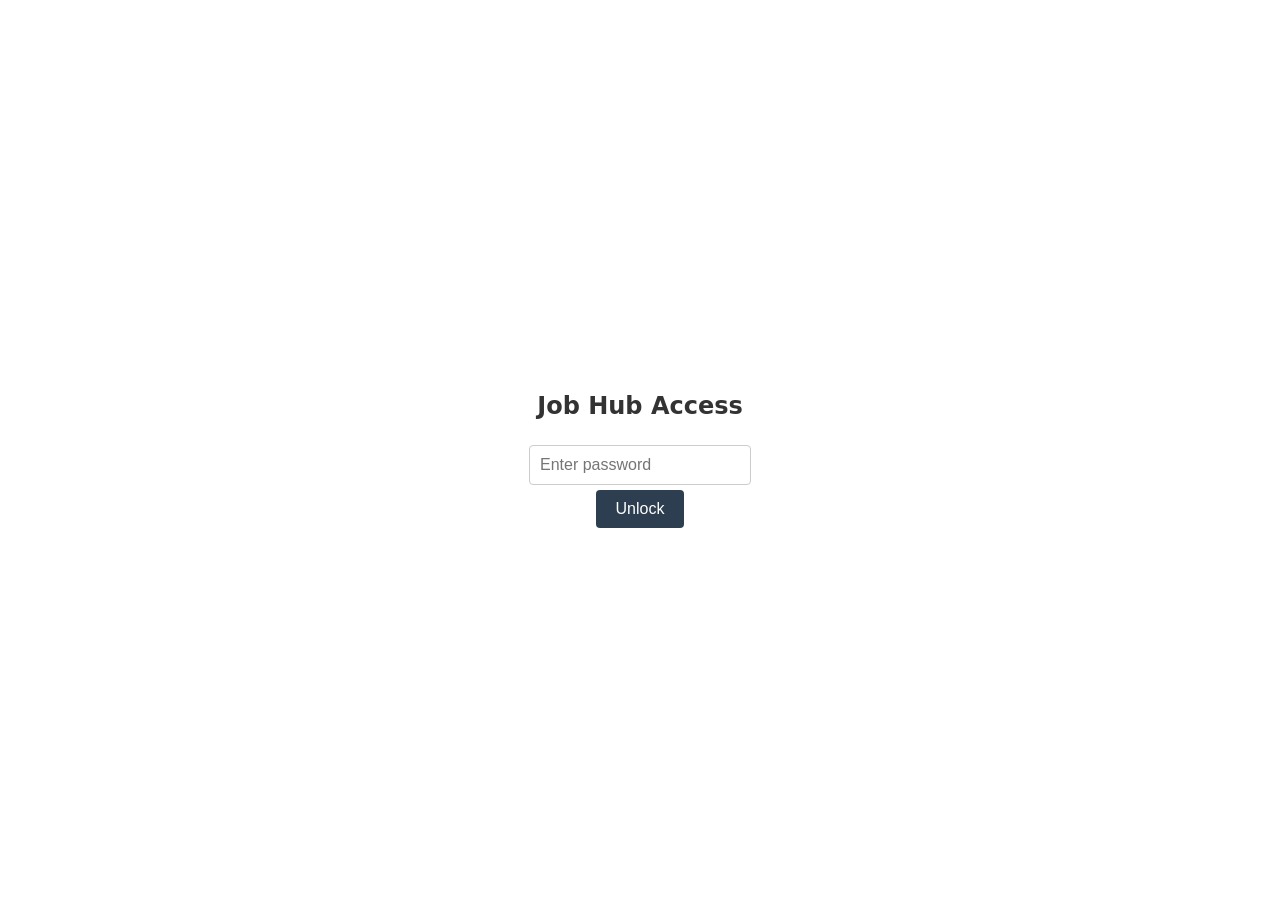
==== index.html @ bc020276 "Add initial HTML structure for Job Hub" ====
<!DOCTYPE html>
<html lang="en">
<head>
    <meta charset="UTF-8">
    <meta name="viewport" content="width=device-width, initial-scale=1.0">
    <title>Tech PM Job Hub</title>
    <style>
        body { font-family: system-ui, -apple-system, sans-serif; background-color: #f4f4f9; color: #333; margin: 0; padding: 20px; }
        #login-overlay { position: fixed; top: 0; left: 0; width: 100%; height: 100%; background: #fff; display: flex; flex-direction: column; align-items: center; justify-content: center; z-index: 1000; }
        .hidden { display: none !important; }
        .container { max-width: 1200px; margin: 0 auto; }
        table { width: 100%; border-collapse: collapse; background: #fff; margin-top: 20px; box-shadow: 0 1px 3px rgba(0,0,0,0.1); border-radius: 8px; overflow: hidden; }
        th, td { padding: 12px 15px; text-align: left; border-bottom: 1px solid #ddd; }
        th { background-color: #2c3e50; color: #fff; }
        .badge { display: inline-block; padding: 4px 8px; border-radius: 4px; font-size: 12px; font-weight: bold; color: white; text-transform: uppercase; }
        .remote { background-color: #27ae60; }
        .hybrid { background-color: #f39c12; }
        .onsite { background-color: #c0392b; }
        .source-tag { font-size: 11px; padding: 2px 6px; background-color: #e2e8f0; color: #475569; border-radius: 4px; font-weight: 600; }
        a.apply-btn { color: #fff; background-color: #3498db; text-decoration: none; padding: 6px 12px; border-radius: 4px; font-weight: bold; font-size: 13px; }
        a.apply-btn:hover { background-color: #2980b9; }
        .controls { display: flex; align-items: center; justify-content: space-between; margin-bottom: 20px; background: white; padding: 15px 20px; border-radius: 8px; box-shadow: 0 1px 3px rgba(0,0,0,0.05); }
        .filter-group { display: flex; align-items: center; gap: 10px; font-weight: bold; }
        select { padding: 8px 12px; font-size: 14px; border: 1px solid #ccc; border-radius: 4px; background-color: #fff; cursor: pointer; }
        input[type="password"] { padding: 10px; margin: 5px; font-size: 16px; border: 1px solid #ccc; border-radius: 4px; }
        button.btn-primary { padding: 10px 20px; font-size: 16px; background-color: #2c3e50; color: white; border: none; cursor: pointer; border-radius: 4px; }
        button.btn-primary:hover { background-color: #1a252f; }
    </style>
</head>
<body>

    <!-- Password Overlay Gate -->
    <div id="login-overlay">
        <h2>Job Hub Access</h2>
        <input type="password" id="passInput" placeholder="Enter password">
        <button class="btn-primary" onclick="checkPassword()">Unlock</button>
        <p id="errorMsg" style="color: red; display: none; margin-top: 10px;">Incorrect password</p>
    </div>

    <!-- Main Dashboard -->
    <div id="dashboard" class="container hidden">
        <h1>Tech PM Job Hub</h1>
        <div class="controls">
            <div id="totalJobs" style="font-weight: bold;">Total Jobs: 0</div>
            <div id="lastUpdated" style="color: #666; font-size: 14px;">Last Updated: Loading...</div>
            <div class="filter-group">
                <label for="workMode">Work Mode: </label>
                <select id="workMode" onchange="filterJobs()">
                    <option value="All">All Modes</option>
                    <option value="Remote">Remote</option>
                    <option value="Hybrid">Hybrid</option>
                    <option value="Onsite">Onsite</option>
                </select>
            </div>
        </div>
        
        <table>
            <thead>
                <tr>
                    <th>Date</th>
                    <th>Job Title</th>
                    <th>Company</th>
                    <th>Source</th>
                    <th>Mode</th>
                    <th>Location</th>
                    <th>Action</th>
                </tr>
            </thead>
            <tbody id="jobTableBody"></tbody>
        </table>
    </div>

    <script>
        // Target Hash for password 'admin'
        const TARGET_HASH = "8c6976e5b5410415bde908bd4dee15dfb167a9c873fc4bb8a81f6f2ab448a918";
        let allJobs = [];

        async function hashPassword(password) {
            const encoder = new TextEncoder();
            const data = encoder.encode(password);
            const hash = await crypto.subtle.digest('SHA-256', data);
            return Array.from(new Uint8Array(hash)).map(b => b.toString(16).padStart(2, '0')).join('');
        }

        async function checkPassword() {
            const input = document.getElementById('passInput').value;
            const hashedInput = await hashPassword(input);
            if (hashedInput === TARGET_HASH) {
                document.getElementById('login-overlay').classList.add('hidden');
                document.getElementById('dashboard').classList.remove('hidden');
                loadJobs();
            } else {
                document.getElementById('errorMsg').style.display = 'block';
            }
        }

        async function loadJobs() {
            try {
                const response = await fetch('jobs.json');
                const data = await response.json();
                allJobs = data.jobs;
                
                document.getElementById('lastUpdated').innerText = `Last Updated: ${data.metadata.last_run}`;
                filterJobs();
            } catch (error) {
                console.error("Error loading jobs:", error);
                document.getElementById('jobTableBody').innerHTML = "<tr><td colspan='7'>Failed to load job data. Ensure the automated pipeline has run at least once.</td></tr>";
            }
        }

        function filterJobs() {
            const selectedMode = document.getElementById('workMode').value;
            const filteredJobs = selectedMode === "All" 
                ? allJobs 
                : allJobs.filter(job => job.mode.toLowerCase() === selectedMode.toLowerCase());

            document.getElementById('totalJobs').innerText = `Total Jobs: ${filteredJobs.length}`;
            
            const tbody = document.getElementById('jobTableBody');
            if (filteredJobs.length === 0) {
                tbody.innerHTML = "<tr><td colspan='7' style='text-align: center; padding: 20px;'>No job postings match the selected filter.</td></tr>";
                return;
            }

            tbody.innerHTML = filteredJobs.map(job => {
                const badgeClass = job.mode.toLowerCase();
                return `
                    <tr>
                        <td>${job.date}</td>
                        <td><strong>${job.title}</strong></td>
                        <td>${job.company}</td>
                        <td><span class="source-tag">${job.source || 'Aggregator'}</span></td>
                        <td><span class="badge ${badgeClass}">${job.mode}</span></td>
                        <td>${job.location}</td>
                        <td><a href="${job.link}" class="apply-btn" target="_blank">Apply</a></td>
                    </tr>
                `;
            }).join('');
        }
    </script>
</body>
</html>
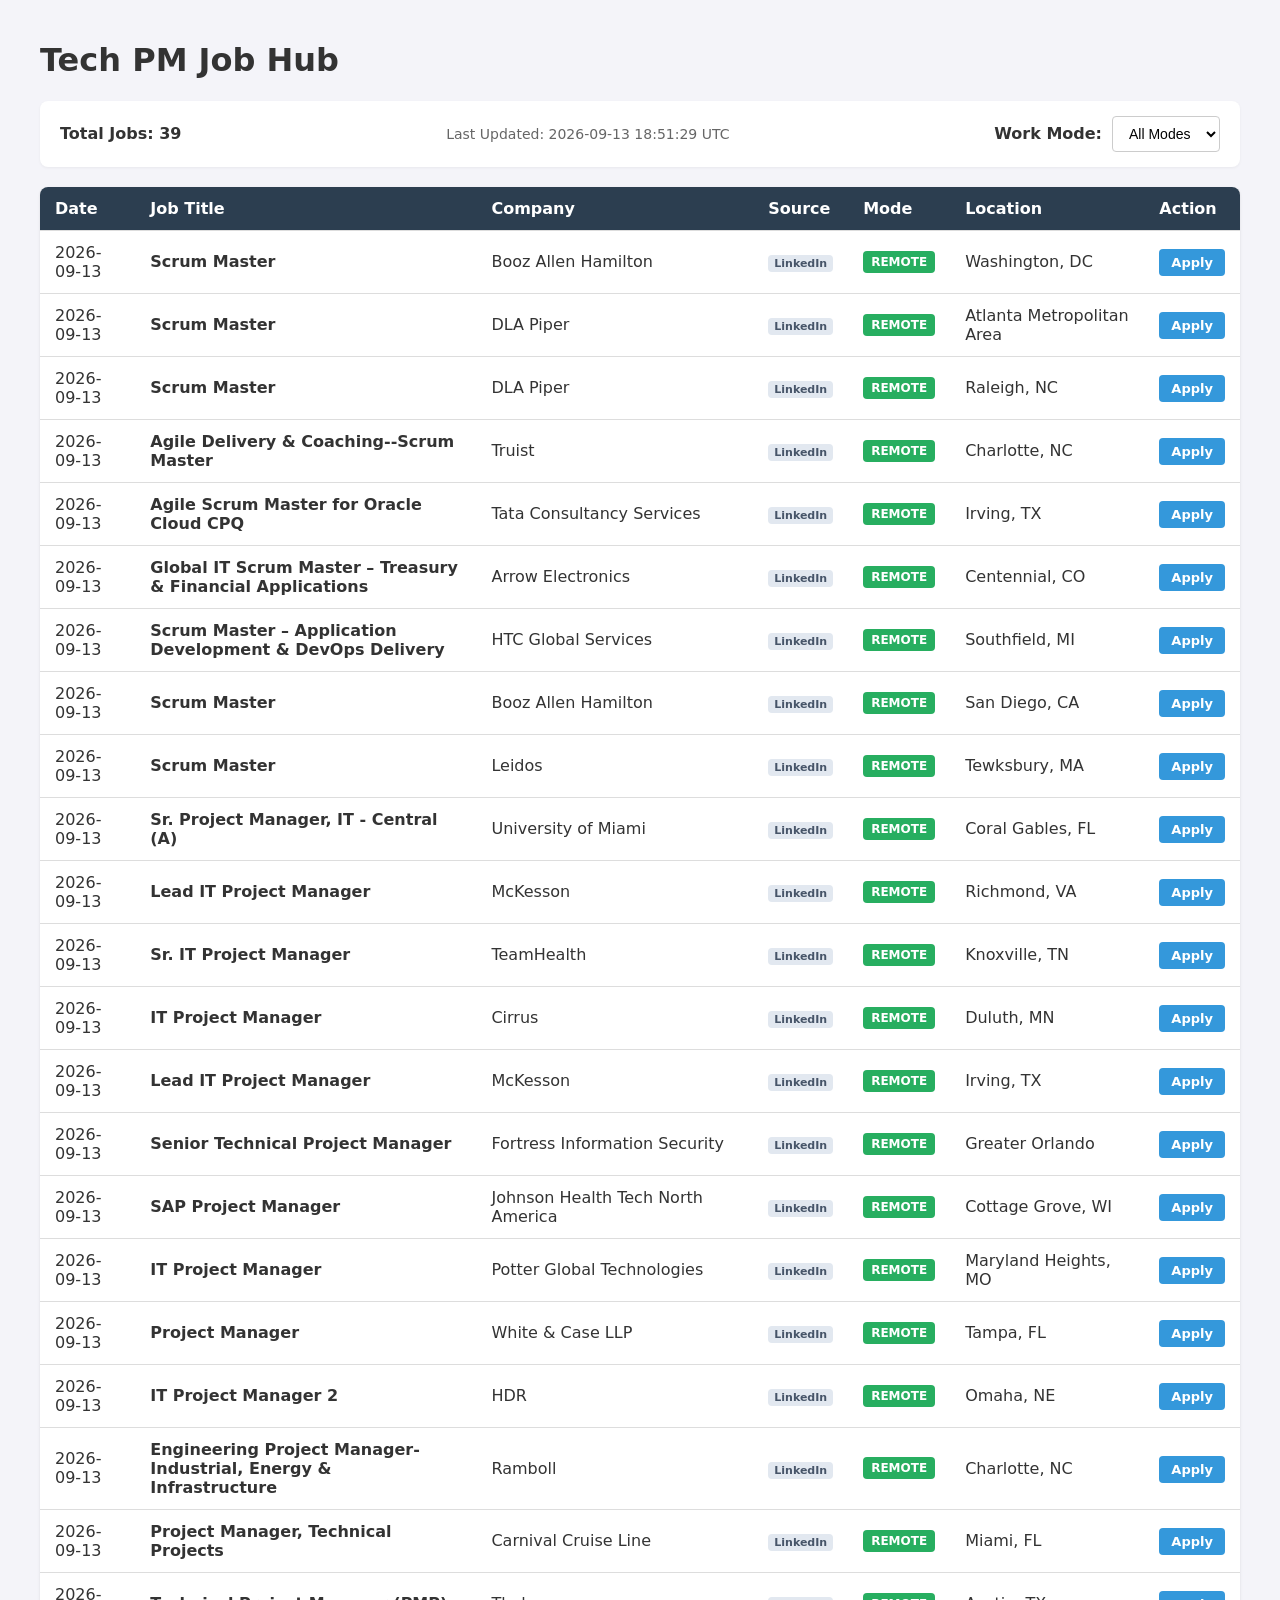
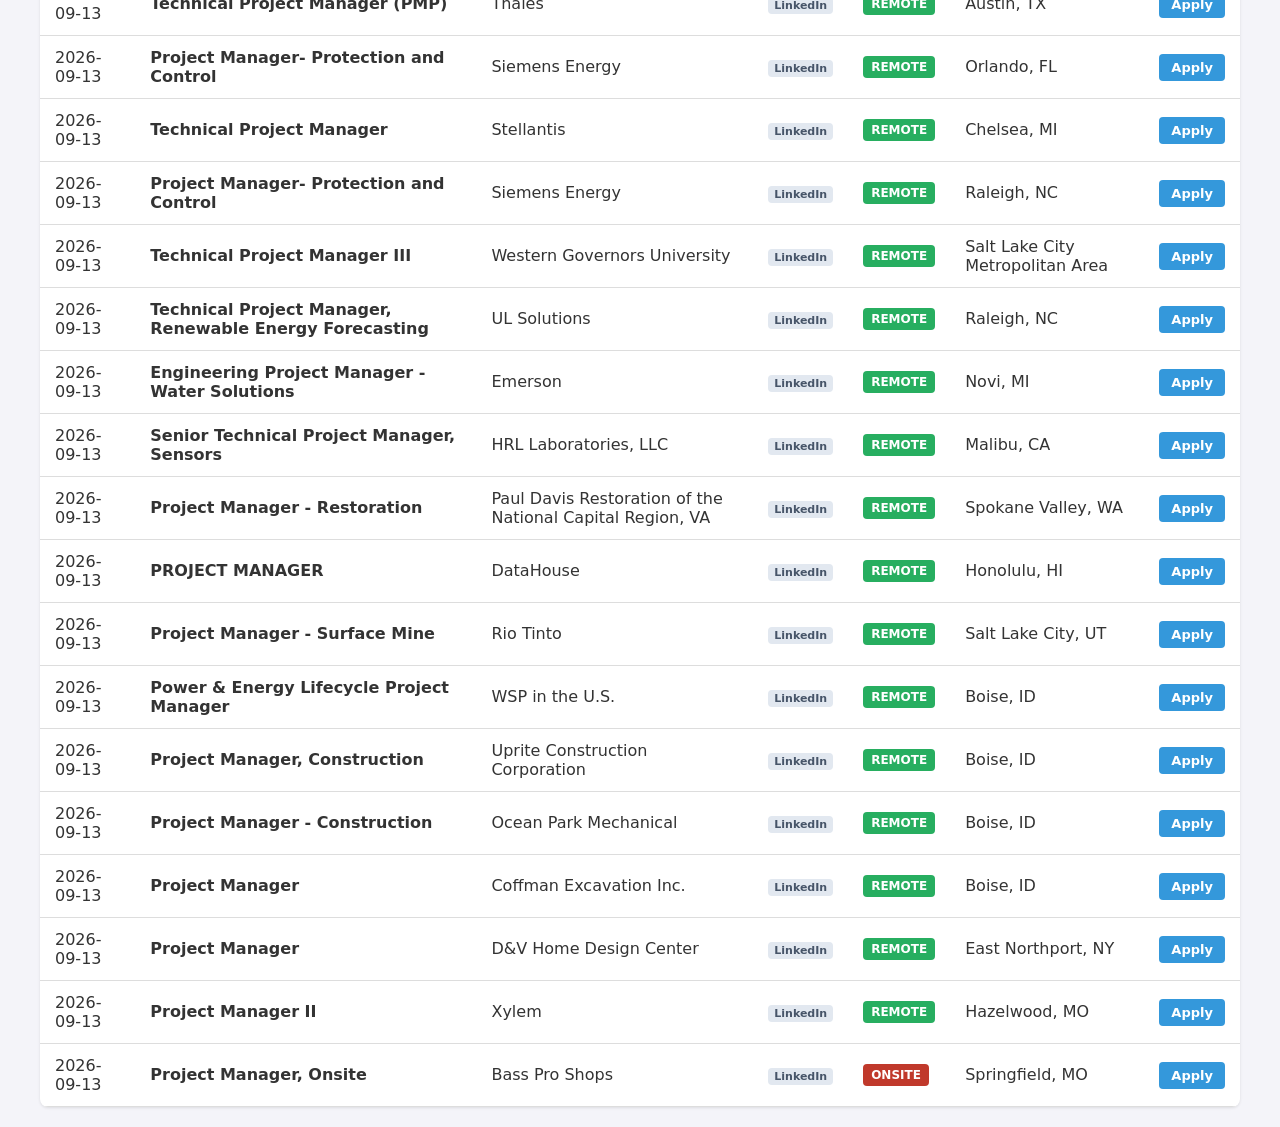
==== commit 33b7e7bd: "Update index.html" ====
--- a/index.html
+++ b/index.html
@@ -6,8 +6,6 @@
     <title>Tech PM Job Hub</title>
     <style>
         body { font-family: system-ui, -apple-system, sans-serif; background-color: #f4f4f9; color: #333; margin: 0; padding: 20px; }
-        #login-overlay { position: fixed; top: 0; left: 0; width: 100%; height: 100%; background: #fff; display: flex; flex-direction: column; align-items: center; justify-content: center; z-index: 1000; }
-        .hidden { display: none !important; }
         .container { max-width: 1200px; margin: 0 auto; }
         table { width: 100%; border-collapse: collapse; background: #fff; margin-top: 20px; box-shadow: 0 1px 3px rgba(0,0,0,0.1); border-radius: 8px; overflow: hidden; }
         th, td { padding: 12px 15px; text-align: left; border-bottom: 1px solid #ddd; }
@@ -22,23 +20,11 @@
         .controls { display: flex; align-items: center; justify-content: space-between; margin-bottom: 20px; background: white; padding: 15px 20px; border-radius: 8px; box-shadow: 0 1px 3px rgba(0,0,0,0.05); }
         .filter-group { display: flex; align-items: center; gap: 10px; font-weight: bold; }
         select { padding: 8px 12px; font-size: 14px; border: 1px solid #ccc; border-radius: 4px; background-color: #fff; cursor: pointer; }
-        input[type="password"] { padding: 10px; margin: 5px; font-size: 16px; border: 1px solid #ccc; border-radius: 4px; }
-        button.btn-primary { padding: 10px 20px; font-size: 16px; background-color: #2c3e50; color: white; border: none; cursor: pointer; border-radius: 4px; }
-        button.btn-primary:hover { background-color: #1a252f; }
     </style>
 </head>
 <body>
 
-    <!-- Password Overlay Gate -->
-    <div id="login-overlay">
-        <h2>Job Hub Access</h2>
-        <input type="password" id="passInput" placeholder="Enter password">
-        <button class="btn-primary" onclick="checkPassword()">Unlock</button>
-        <p id="errorMsg" style="color: red; display: none; margin-top: 10px;">Incorrect password</p>
-    </div>
-
-    <!-- Main Dashboard -->
-    <div id="dashboard" class="container hidden">
+    <div class="container">
         <h1>Tech PM Job Hub</h1>
         <div class="controls">
             <div id="totalJobs" style="font-weight: bold;">Total Jobs: 0</div>
@@ -71,28 +57,11 @@
     </div>
 
     <script>
-        // Target Hash for password 'admin'
-        const TARGET_HASH = "8c6976e5b5410415bde908bd4dee15dfb167a9c873fc4bb8a81f6f2ab448a918";
         let allJobs = [];
 
-        async function hashPassword(password) {
-            const encoder = new TextEncoder();
-            const data = encoder.encode(password);
-            const hash = await crypto.subtle.digest('SHA-256', data);
-            return Array.from(new Uint8Array(hash)).map(b => b.toString(16).padStart(2, '0')).join('');
-        }
-
-        async function checkPassword() {
-            const input = document.getElementById('passInput').value;
-            const hashedInput = await hashPassword(input);
-            if (hashedInput === TARGET_HASH) {
-                document.getElementById('login-overlay').classList.add('hidden');
-                document.getElementById('dashboard').classList.remove('hidden');
-                loadJobs();
-            } else {
-                document.getElementById('errorMsg').style.display = 'block';
-            }
-        }
+        document.addEventListener('DOMContentLoaded', () => {
+            loadJobs();
+        });
 
         async function loadJobs() {
             try {
@@ -104,7 +73,7 @@
                 filterJobs();
             } catch (error) {
                 console.error("Error loading jobs:", error);
-                document.getElementById('jobTableBody').innerHTML = "<tr><td colspan='7'>Failed to load job data. Ensure the automated pipeline has run at least once.</td></tr>";
+                document.getElementById('jobTableBody').innerHTML = "<tr><td colspan='7' style='text-align: center; padding: 20px;'>Failed to load job data. Ensure the automated pipeline has run.</td></tr>";
             }
         }
 
